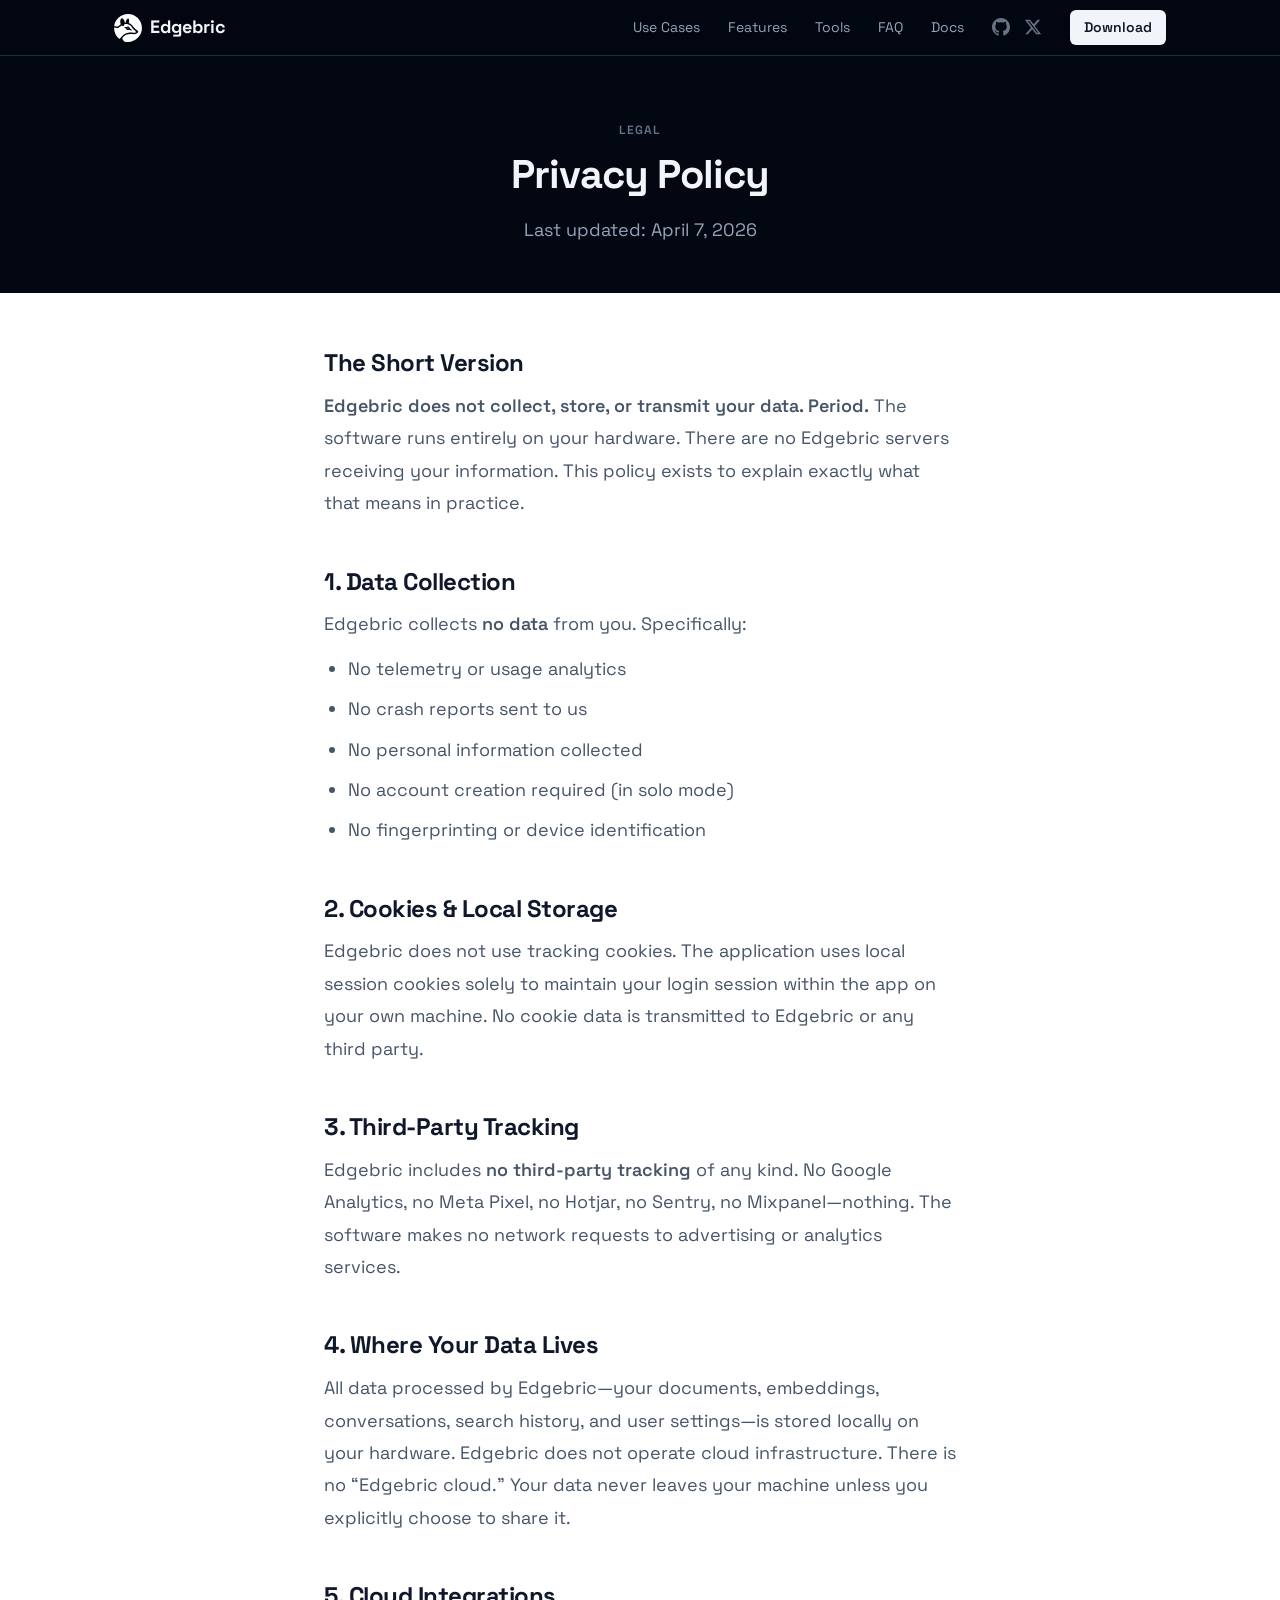
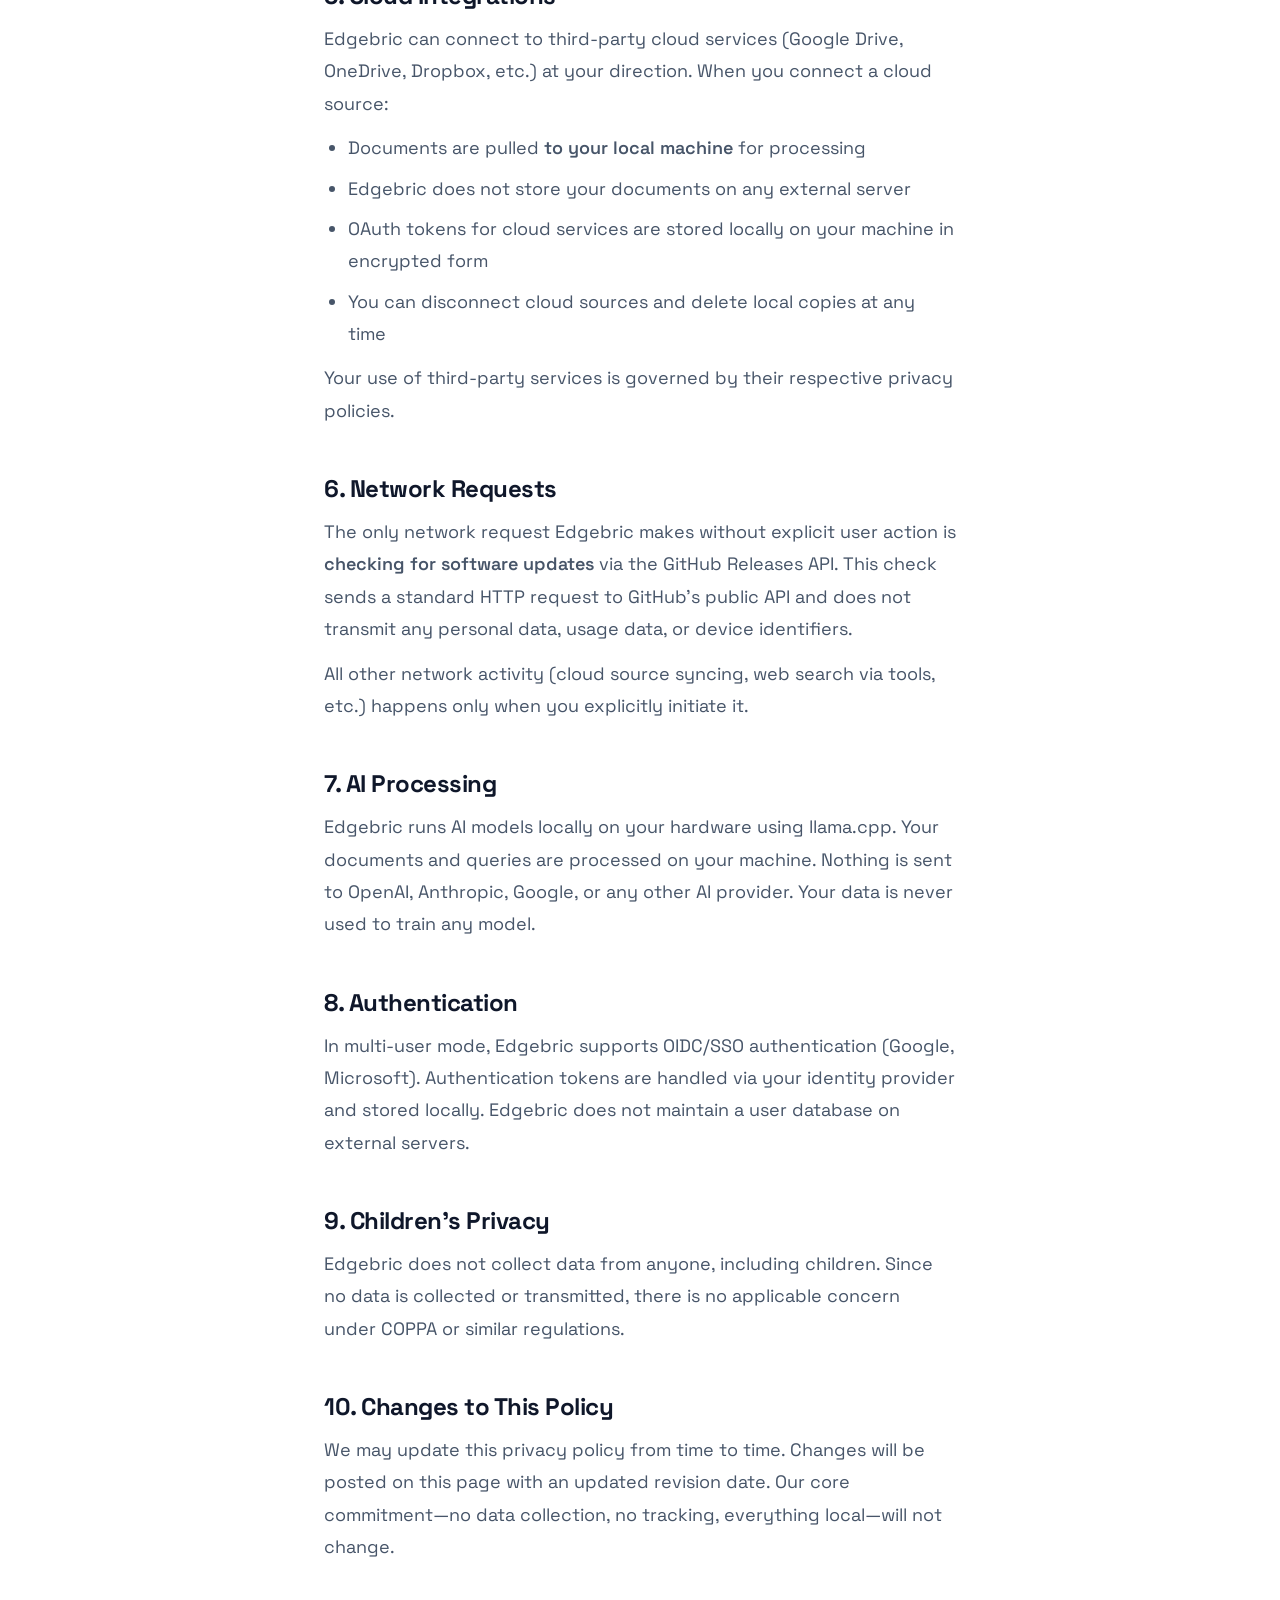
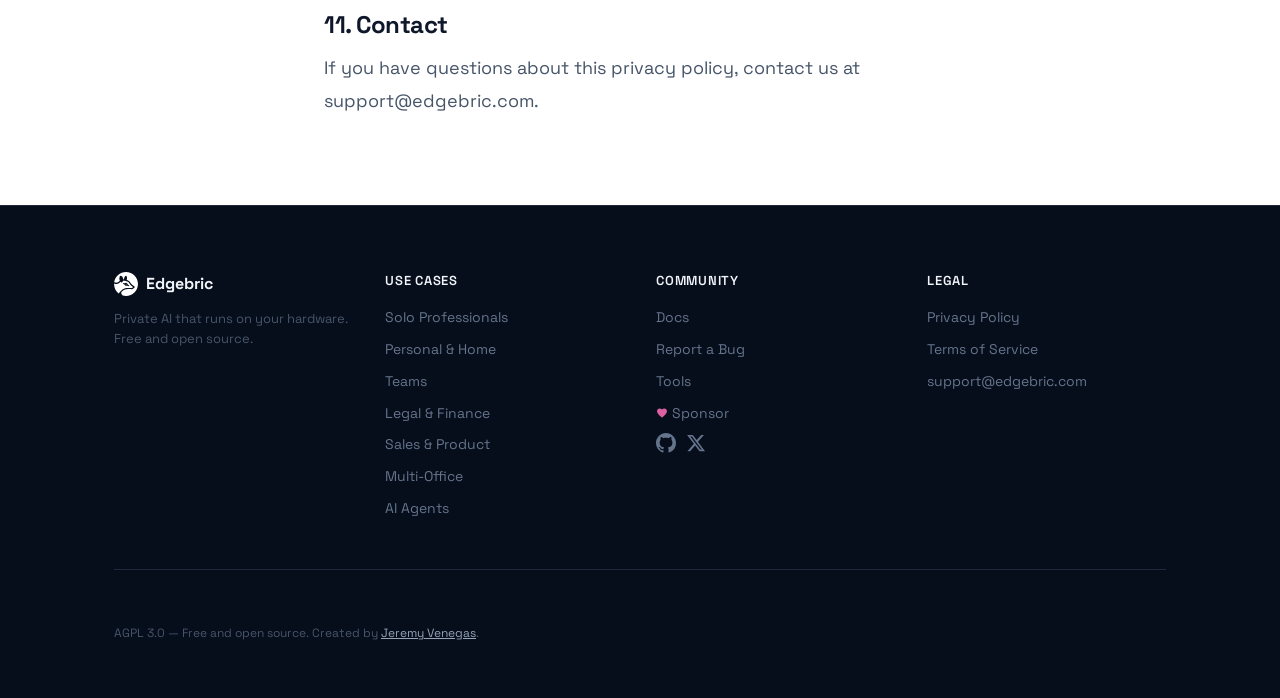
==== privacy.html @ 9f1d9c91 "add terms of service and privacy policy pages, fix footer links" ====
<!DOCTYPE html>
<html lang="en">
<head>
  <meta charset="UTF-8">
  <meta name="viewport" content="width=device-width, initial-scale=1.0">
  <title>Privacy Policy &mdash; Edgebric</title>
  <meta name="description" content="Edgebric Privacy Policy. No data collection, no telemetry, no tracking. Everything runs on your hardware.">
  <link rel="icon" type="image/svg+xml" href="assets/favicon.svg">
  <link rel="icon" type="image/png" sizes="32x32" href="assets/favicon-32.png">
  <link rel="apple-touch-icon" href="assets/apple-touch-icon.png">
  <meta property="og:type" content="website">
  <meta property="og:title" content="Privacy Policy — Edgebric">
  <meta property="og:description" content="Edgebric Privacy Policy. No data collection, no telemetry, no tracking.">
  <meta property="og:image" content="https://edgebric.com/assets/og-image.png">
  <meta property="og:url" content="https://edgebric.com/privacy.html">
  <meta name="twitter:card" content="summary_large_image">
  <meta name="twitter:title" content="Privacy Policy — Edgebric">
  <meta name="twitter:description" content="Edgebric Privacy Policy. No data collection, no telemetry, no tracking.">
  <meta name="twitter:image" content="https://edgebric.com/assets/og-image.png">
  <link rel="preconnect" href="https://fonts.googleapis.com">
  <link rel="preconnect" href="https://fonts.gstatic.com" crossorigin>
  <link href="https://fonts.googleapis.com/css2?family=Space+Grotesk:wght@400;500;600;700&display=swap" rel="stylesheet">
  <link rel="stylesheet" href="css/style.css">
</head>
<body>

<div id="site-header"></div>
<script src="js/components.js"></script>

<!-- ─── Hero (dark) ────────────────────────────────────── -->
<header class="dark" style="padding-top:120px;padding-bottom:48px">
  <div class="wrap tc">
    <p class="label">Legal</p>
    <h1 style="font-size:40px;font-weight:700;line-height:1.15;letter-spacing:-.025em;margin:0 0 18px">Privacy Policy</h1>
    <p class="sub muted center-sub" style="max-width:640px">Last updated: April 7, 2026</p>
  </div>
</header>

<!-- ─── Privacy Content (light) ───────────────────────── -->
<section class="light" style="padding-top:56px;padding-bottom:88px">
  <div class="narrow">

    <h2 style="font-size:24px;margin-bottom:12px">The Short Version</h2>
    <p class="big"><strong>Edgebric does not collect, store, or transmit your data. Period.</strong> The software runs entirely on your hardware. There are no Edgebric servers receiving your information. This policy exists to explain exactly what that means in practice.</p>

    <h2 style="font-size:24px;margin-top:48px;margin-bottom:12px">1. Data Collection</h2>
    <p class="big">Edgebric collects <strong>no data</strong> from you. Specifically:</p>
    <ul style="margin-top:12px;padding-left:24px;list-style:disc">
      <li class="big" style="margin-bottom:8px">No telemetry or usage analytics</li>
      <li class="big" style="margin-bottom:8px">No crash reports sent to us</li>
      <li class="big" style="margin-bottom:8px">No personal information collected</li>
      <li class="big" style="margin-bottom:8px">No account creation required (in solo mode)</li>
      <li class="big" style="margin-bottom:8px">No fingerprinting or device identification</li>
    </ul>

    <h2 style="font-size:24px;margin-top:48px;margin-bottom:12px">2. Cookies &amp; Local Storage</h2>
    <p class="big">Edgebric does not use tracking cookies. The application uses local session cookies solely to maintain your login session within the app on your own machine. No cookie data is transmitted to Edgebric or any third party.</p>

    <h2 style="font-size:24px;margin-top:48px;margin-bottom:12px">3. Third-Party Tracking</h2>
    <p class="big">Edgebric includes <strong>no third-party tracking</strong> of any kind. No Google Analytics, no Meta Pixel, no Hotjar, no Sentry, no Mixpanel&mdash;nothing. The software makes no network requests to advertising or analytics services.</p>

    <h2 style="font-size:24px;margin-top:48px;margin-bottom:12px">4. Where Your Data Lives</h2>
    <p class="big">All data processed by Edgebric&mdash;your documents, embeddings, conversations, search history, and user settings&mdash;is stored locally on your hardware. Edgebric does not operate cloud infrastructure. There is no &ldquo;Edgebric cloud.&rdquo; Your data never leaves your machine unless you explicitly choose to share it.</p>

    <h2 style="font-size:24px;margin-top:48px;margin-bottom:12px">5. Cloud Integrations</h2>
    <p class="big">Edgebric can connect to third-party cloud services (Google Drive, OneDrive, Dropbox, etc.) at your direction. When you connect a cloud source:</p>
    <ul style="margin-top:12px;padding-left:24px;list-style:disc">
      <li class="big" style="margin-bottom:8px">Documents are pulled <strong>to your local machine</strong> for processing</li>
      <li class="big" style="margin-bottom:8px">Edgebric does not store your documents on any external server</li>
      <li class="big" style="margin-bottom:8px">OAuth tokens for cloud services are stored locally on your machine in encrypted form</li>
      <li class="big" style="margin-bottom:8px">You can disconnect cloud sources and delete local copies at any time</li>
    </ul>
    <p class="big" style="margin-top:12px">Your use of third-party services is governed by their respective privacy policies.</p>

    <h2 style="font-size:24px;margin-top:48px;margin-bottom:12px">6. Network Requests</h2>
    <p class="big">The only network request Edgebric makes without explicit user action is <strong>checking for software updates</strong> via the GitHub Releases API. This check sends a standard HTTP request to GitHub&rsquo;s public API and does not transmit any personal data, usage data, or device identifiers.</p>
    <p class="big" style="margin-top:12px">All other network activity (cloud source syncing, web search via tools, etc.) happens only when you explicitly initiate it.</p>

    <h2 style="font-size:24px;margin-top:48px;margin-bottom:12px">7. AI Processing</h2>
    <p class="big">Edgebric runs AI models locally on your hardware using llama.cpp. Your documents and queries are processed on your machine. Nothing is sent to OpenAI, Anthropic, Google, or any other AI provider. Your data is never used to train any model.</p>

    <h2 style="font-size:24px;margin-top:48px;margin-bottom:12px">8. Authentication</h2>
    <p class="big">In multi-user mode, Edgebric supports OIDC/SSO authentication (Google, Microsoft). Authentication tokens are handled via your identity provider and stored locally. Edgebric does not maintain a user database on external servers.</p>

    <h2 style="font-size:24px;margin-top:48px;margin-bottom:12px">9. Children&rsquo;s Privacy</h2>
    <p class="big">Edgebric does not collect data from anyone, including children. Since no data is collected or transmitted, there is no applicable concern under COPPA or similar regulations.</p>

    <h2 style="font-size:24px;margin-top:48px;margin-bottom:12px">10. Changes to This Policy</h2>
    <p class="big">We may update this privacy policy from time to time. Changes will be posted on this page with an updated revision date. Our core commitment&mdash;no data collection, no tracking, everything local&mdash;will not change.</p>

    <h2 style="font-size:24px;margin-top:48px;margin-bottom:12px">11. Contact</h2>
    <p class="big">If you have questions about this privacy policy, contact us at <a href="mailto:support@edgebric.com">support@edgebric.com</a>.</p>

  </div>
</section>

<div id="site-footer"></div>

<script src="js/main.js"></script>
</body>
</html>
---- css/style.css ----
/*
  Edgebric marketing site
  Font: Space Grotesk
  Dark bg: #030712  |  Dark card: #0f172a  |  Dark border: #1e293b
  Light bg: #fff    |  Light-alt bg: #f8fafc
  NO blue accent — white/slate palette only
*/

/* === RESET === */
*,*::before,*::after{box-sizing:border-box;margin:0;padding:0}
html{scroll-behavior:smooth;overflow-x:hidden;scroll-padding-top:64px}
body{
  font-family:"Space Grotesk",-apple-system,BlinkMacSystemFont,"Segoe UI",Roboto,sans-serif;
  font-size:16px;line-height:1.7;-webkit-font-smoothing:antialiased;
  color:#f1f5f9;background:#030712;overflow-x:hidden;
}
a{color:#94a3b8;text-decoration:none}
a:hover{color:#f1f5f9;text-decoration:underline}
.light a,.light-alt a{color:#475569}
.light a:hover,.light-alt a:hover{color:#0f172a}
img{display:block;max-width:100%;height:auto}
ul{list-style:none}
strong{font-weight:600}

/* === LAYOUT === */
.wrap{max-width:1100px;margin:0 auto;padding:0 24px}
.narrow{max-width:680px;margin:0 auto;padding:0 24px}
.tc{text-align:center}
.mt1{margin-top:16px}
.mt2{margin-top:40px}
.center-sub{margin-left:auto;margin-right:auto}

/* === SECTIONS === */
.dark{background:#030712;color:#f1f5f9;padding:88px 0}
.dark-alt{background:#060d1b;color:#f1f5f9;padding:88px 0;border-top:1px solid #1e293b}
.light{background:#fff;color:#0f172a;padding:88px 0}
.light-alt{background:#f8fafc;color:#0f172a;padding:88px 0}

/* === TYPOGRAPHY === */
.label{font-size:12px;font-weight:600;letter-spacing:.1em;text-transform:uppercase;color:#64748b;margin-bottom:12px}
h2{font-size:34px;font-weight:700;line-height:1.2;letter-spacing:-.02em;margin-bottom:16px}
.sub{font-size:18px;line-height:1.6;max-width:640px}
.dark .sub,.dark-alt .sub{color:#94a3b8}
.light .sub,.light-alt .sub{color:#475569}
.big{font-size:18px;line-height:1.8;color:#475569}
.light-alt .big strong{color:#0f172a}
.muted{color:#94a3b8}
.muted strong{color:#f1f5f9}
.note{font-size:14px;color:#64748b}
.note-sm{margin-top:8px;font-size:13px;color:#64748b}
.note-sm a{color:#94a3b8}

/* === NAV === */
#nav{
  position:fixed;top:0;left:0;right:0;z-index:100;
  background:rgba(3,7,18,.9);backdrop-filter:blur(16px);-webkit-backdrop-filter:blur(16px);
  border-bottom:1px solid #1e293b;height:56px;
}
.nav-inner{display:flex;align-items:center;justify-content:space-between;height:100%}
.brand{display:inline-flex;align-items:center;gap:8px;text-decoration:none!important}
.brand img{width:28px;height:28px;border-radius:5px}
.brand span{font-weight:700;font-size:18px;color:#f1f5f9}
.nav-links{display:flex;align-items:center;gap:28px}
.nav-links a{font-size:14px;color:#94a3b8;text-decoration:none;white-space:nowrap}
.nav-links a:hover{color:#f1f5f9}
.btn-sm{font-weight:600!important;color:#0f172a!important;background:#f1f5f9;padding:6px 14px;border-radius:6px}
.btn-sm:hover{background:#fff;color:#0f172a!important;text-decoration:none!important}
/* mobile hamburger */
.nav-toggle{display:none;background:none;border:none;color:#f1f5f9;cursor:pointer;padding:4px}
.nav-mobile{
  display:none;position:fixed;top:56px;left:0;right:0;
  background:rgba(3,7,18,.97);backdrop-filter:blur(16px);-webkit-backdrop-filter:blur(16px);
  border-bottom:1px solid #1e293b;padding:16px 24px;z-index:99;
}
.nav-mobile.open{display:block}
.nav-mobile a{display:block;padding:10px 0;font-size:16px;color:#94a3b8;text-decoration:none;border-bottom:1px solid #1e293b}
.nav-mobile a:last-child{border-bottom:none}
.nav-mobile a:hover{color:#f1f5f9}
.nav-mobile .btn-sm{display:inline-block;margin-top:12px;text-align:center;width:100%}

/* nav social icons */
.nav-links li{display:inline-flex;align-items:center}
.nav-icons{display:inline-flex;align-items:center;gap:14px}
.nav-icons a{display:flex;align-items:center;justify-content:center;opacity:.7;transition:opacity .15s}
.nav-icons a:hover{opacity:1}
.nav-icons svg{display:block;width:18px;height:18px}
.nav-dd{position:relative}
.nav-dd>a{cursor:pointer}
.nav-dd-menu{
  display:none;position:absolute;top:100%;left:50%;transform:translateX(-50%);
  margin-top:12px;min-width:200px;z-index:101;
  background:#0f172a;border:1px solid #1e293b;border-radius:10px;
  padding:8px 0;box-shadow:0 8px 24px rgba(0,0,0,.3);
}
.nav-dd-menu::before{
  content:'';position:absolute;top:-12px;left:0;right:0;height:12px;
}
.nav-dd:hover .nav-dd-menu{display:block}
.nav-dd-menu a{
  display:block;padding:8px 20px;font-size:13px;color:#94a3b8;
  white-space:nowrap;text-decoration:none;
}
.nav-dd-menu a:hover{color:#f1f5f9;background:rgba(241,245,249,.05);text-decoration:none}

/* === BUTTONS === */
.btn{
  display:inline-block;font-size:17px;font-weight:600;color:#0f172a;
  background:#f1f5f9;padding:12px 36px;border-radius:8px;
  transition:background .15s;
}
.btn:hover{background:#fff;color:#0f172a;text-decoration:none}
.btn.btn-outline{background:transparent;color:#f1f5f9;border:1.5px solid rgba(241,245,249,.4)}
.btn.btn-outline:hover{background:rgba(241,245,249,.1);color:#fff}
.hero-ctas{display:flex;gap:12px;flex-wrap:wrap;margin-top:8px}

/* === HERO === */
.hero{padding:0!important;overflow:hidden}
.hero-grid{display:grid;grid-template-columns:1fr;min-height:100vh;align-items:center;max-width:720px}
.hero-content{text-align:left;padding:120px 0 80px}
.hero-logo{display:inline-flex;align-items:center;gap:10px;margin-bottom:28px}
.hero-logo img{width:44px;height:44px;border-radius:10px}
.hero-logo span{font-size:36px;font-weight:700;letter-spacing:-.03em;color:#f1f5f9}
.hero h1{font-size:40px;font-weight:700;line-height:1.15;letter-spacing:-.025em;margin:0 0 18px}
.hero-sub{font-size:18px;color:#94a3b8;margin:0 0 24px;line-height:1.6}
.hero-highlights{display:flex;gap:10px;flex-wrap:wrap;margin-bottom:28px}
.hero-pill{
  font-size:13px;font-weight:500;color:#94a3b8;
  border:1px solid #1e293b;border-radius:100px;padding:6px 16px;
  background:rgba(15,23,42,.5);
}
.hero-integrations{display:flex;align-items:center;gap:24px;margin-bottom:28px;flex-wrap:wrap}
.hero-int-group{display:inline-flex;align-items:center;gap:8px}
.hero-int-label{font-size:11px;font-weight:600;color:#64748b;text-transform:uppercase;letter-spacing:.06em;white-space:nowrap}
.hero-int-logos{display:inline-flex;align-items:center;gap:8px}
/* === GRID === */
.grid{display:grid;gap:24px}
.g2{grid-template-columns:repeat(2,1fr)}
.g3{grid-template-columns:repeat(3,1fr)}

/* === CARDS (light bg) === */
.card{background:#fff;border:1px solid #e2e8f0;border-radius:10px;padding:28px;box-shadow:0 1px 3px rgba(0,0,0,.04)}
.card h3{font-size:17px;font-weight:600;margin-bottom:8px;color:#0f172a}
.card p{font-size:15px;color:#475569;line-height:1.6}
.card-q{font-size:16px;font-weight:600;color:#0f172a;margin-bottom:8px;line-height:1.4}
.rec{font-size:14px;color:#94a3b8;margin-bottom:12px}

/* === STEPS === */
.steps{display:grid;grid-template-columns:repeat(3,1fr);gap:32px}
.step{text-align:center}
.step-visual{
  display:flex;align-items:center;justify-content:center;
  height:80px;margin-bottom:20px;
}
.step-icons{display:flex;align-items:center;gap:8px}
.step-icon-img{border-radius:10px}
.step-icon-stack{display:flex;gap:6px;align-items:center}
.step-icon-row{display:flex;gap:8px;align-items:center;justify-content:center;flex-wrap:wrap}
.step-more{font-size:13px;color:#94a3b8;margin-top:6px;margin-left:6px}
.step h3{font-size:18px;font-weight:600;margin-bottom:8px;color:#0f172a}
.step p{font-size:15px;color:#475569}

/* === INTEGRATIONS === */
.int-group{margin-top:40px}
.int-group+.int-group{margin-top:48px}
.int-group h3{font-size:16px;font-weight:600;color:#f1f5f9;margin-bottom:20px}
.logos{display:flex;flex-wrap:wrap;align-items:center;gap:28px}
.logo-chip{display:inline-flex;align-items:center;gap:8px}
.logo-chip svg{flex-shrink:0}
.logo-chip span{font-size:15px;color:#94a3b8}
.int-note{margin-top:16px;font-size:15px;color:#64748b;max-width:580px}

/* === FEATURES (compact list) === */
.feat-list{display:grid;grid-template-columns:1fr 1fr;gap:16px 40px}
.feat-item{display:flex;align-items:flex-start;gap:12px;font-size:15px;color:#334155;line-height:1.5}
.feat-item svg{flex-shrink:0;margin-top:2px}
.feat-item strong{color:#0f172a}
.feat-item a{color:#94a3b8;text-decoration:none;font-weight:500}
.feat-item a:hover{text-decoration:underline}

/* === FEATURES (benefit cards) === */
.benefits-grid{display:grid;grid-template-columns:repeat(3,1fr);gap:28px}
.benefit{
  background:#f8fafc;border:1px solid #e2e8f0;border-radius:12px;padding:28px;
  transition:box-shadow .15s;
}
.benefit:hover{box-shadow:0 4px 12px rgba(0,0,0,.06)}
.benefit-ico{
  width:44px;height:44px;border-radius:10px;
  background:#0f172a;display:flex;align-items:center;justify-content:center;
  color:#f1f5f9;margin-bottom:16px;
}
.benefit h4{font-size:17px;font-weight:600;color:#0f172a;margin-bottom:6px;line-height:1.3}
.benefit p{font-size:14px;color:#475569;line-height:1.6}

/* === USE-CASE SHOWCASE === */
.uc-showcase{display:grid;grid-template-columns:200px 1fr;gap:0;margin-top:32px;min-height:420px}
.uc-nav{display:flex;flex-direction:column;gap:4px;border-right:1px solid #e2e8f0;padding-right:24px}
.uc-nav-btn{
  font-family:inherit;display:flex;align-items:center;gap:10px;
  padding:12px 16px;border:none;border-radius:8px;
  background:transparent;color:#475569;font-size:14px;font-weight:500;
  cursor:pointer;text-align:left;transition:all .15s;
}
.uc-nav-btn:hover{background:#f1f5f9;color:#0f172a}
.uc-nav-btn.active{background:#0f172a;color:#f1f5f9}
.uc-nav-btn.active svg{color:#f1f5f9}
.uc-nav-btn svg{flex-shrink:0;color:#94a3b8}
.uc-content{padding-left:32px}
.uc-story{display:none}
.uc-story.active{display:block}
.uc-story h3{font-size:22px;font-weight:700;color:#0f172a;margin-bottom:8px}
.uc-story .uc-persona{font-size:14px;color:#94a3b8;margin-bottom:20px;font-weight:500}
.uc-story-body{display:flex;flex-direction:column;gap:20px}
.uc-step-item{display:flex;gap:14px;align-items:flex-start}
.uc-step-ico{
  flex-shrink:0;width:28px;height:28px;border-radius:50%;
  background:#0f172a;color:#f1f5f9;
  display:flex;align-items:center;justify-content:center;margin-top:2px;
}
.uc-step-item h4{font-size:15px;font-weight:600;color:#0f172a;margin-bottom:2px}
.uc-step-item p{font-size:14px;color:#475569;line-height:1.5}
.uc-highlight{
  margin-top:8px;padding:16px 20px;background:#f0fdf4;border:1px solid #bbf7d0;
  border-radius:8px;font-size:14px;color:#15803d;line-height:1.5;
  display:flex;align-items:flex-start;gap:12px;
}
.uc-highlight svg{flex-shrink:0;margin-top:1px}
.uc-highlight p{margin:0}
.uc-more{margin-top:20px;font-size:14px;font-weight:600}
.uc-more a{color:#0f172a;text-decoration:underline;text-underline-offset:3px}
.uc-more a:hover{color:#475569}

/* === MESH === */
.mesh{display:grid;grid-template-columns:1fr 1fr;gap:48px;align-items:center}
.mesh-text p{font-size:16px;color:#94a3b8;line-height:1.7;margin-bottom:16px}
.mesh-text p:last-child{margin-bottom:0}
.mesh-text strong{color:#f1f5f9}

/* === AGENT SECTION === */
.agent-grid{display:grid;grid-template-columns:repeat(3,1fr);gap:28px;margin-top:32px}
.agent-card{
  background:#f8fafc;border:1px solid #e2e8f0;border-radius:12px;padding:28px;
}
.agent-card-ico{
  width:40px;height:40px;border-radius:10px;
  background:#0f172a;display:inline-flex;align-items:center;justify-content:center;
  color:#f1f5f9;margin-bottom:14px;
}
.agent-card-ico svg{display:block}
.agent-card h4{font-size:16px;font-weight:600;color:#0f172a;margin-bottom:6px}
.agent-card p{font-size:14px;color:#475569;line-height:1.6}
.agent-compat{display:flex;align-items:center;justify-content:center;gap:24px;margin-top:32px;flex-wrap:wrap}
.agent-compat-item{display:inline-flex;align-items:center;gap:8px;font-size:14px;color:#475569}
.agent-compat-item strong{color:#0f172a;font-weight:600}

/* === ARCHITECTURE TABS (dark variant) === */
.arch-tabs{display:flex;gap:8px;flex-wrap:wrap;margin-bottom:32px}
.arch-tab{
  font-family:inherit;font-size:15px;font-weight:600;
  padding:10px 22px;border-radius:12px;cursor:pointer;
  border:1.5px solid #1e293b;background:transparent;color:#94a3b8;
  transition:all .15s;text-align:center;line-height:1.3;
}
.arch-tab:hover{border-color:#475569;color:#f1f5f9}
.arch-tab.active{background:#f1f5f9;color:#0f172a;border-color:#f1f5f9}
.arch-tab small{display:block;font-size:11px;font-weight:400;opacity:.6;margin-top:3px}
.arch-panel{display:none}
.arch-panel.active{display:grid;grid-template-columns:1fr 1fr;gap:48px;align-items:center}

/* arch diagrams */
.arch-diagram{display:flex;flex-direction:column;align-items:center;justify-content:center;height:100%}
.arch-brand{display:inline-flex;align-items:center;gap:6px;margin-bottom:16px}
.arch-brand img{width:24px;height:24px;border-radius:5px}
.arch-brand span{font-weight:700;font-size:16px;color:#f1f5f9}
.arch-layout{display:flex;flex-direction:column;align-items:center;gap:16px}
.arch-device{
  background:#0f172a;border:1.5px solid #334155;border-radius:12px;
  padding:20px 28px;text-align:center;font-weight:600;font-size:15px;color:#f1f5f9;
  position:relative;
}
.arch-device small{display:block;font-weight:400;font-size:12px;color:#64748b;margin-top:4px}
.arch-pills{display:flex;gap:6px;justify-content:center;margin-top:10px}
.arch-pill{
  font-size:10px;font-weight:600;color:#94a3b8;
  background:rgba(51,65,85,.5);border:1px solid #334155;
  border-radius:100px;padding:4px 10px;
  display:inline-flex;align-items:center;gap:4px;
  white-space:nowrap;line-height:1;
}
.arch-pill svg{flex-shrink:0;display:inline-block!important;vertical-align:-1px;margin:0!important}
.arch-device.primary{border-color:#475569;box-shadow:0 0 20px rgba(100,116,139,.15)}
/* solo glow animation */
.arch-device.glow{animation:arch-glow 3s ease-in-out infinite}
@keyframes arch-glow{0%,100%{box-shadow:0 0 20px rgba(100,116,139,.15)}50%{box-shadow:0 0 30px rgba(100,116,139,.3)}}
/* connection line animation */
.arch-conn{width:1.5px;height:24px;background:#334155;position:relative;overflow:hidden}
.arch-conn::after{
  content:'';position:absolute;top:-100%;left:0;width:100%;height:50%;
  background:linear-gradient(to bottom,transparent,#64748b,transparent);
  animation:arch-flow 2s ease-in-out infinite;
}
@keyframes arch-flow{0%{top:-100%}100%{top:200%}}
.arch-browsers{display:flex;gap:12px;align-items:flex-start;justify-content:center;flex-wrap:wrap}
.arch-browser{
  background:#0f172a;border:1px solid #1e293b;border-radius:8px;
  padding:10px 14px 8px;font-size:11px;color:#94a3b8;text-align:center;
  min-width:80px;
}
.arch-browser>svg{display:block;margin:0 auto 4px}
.arch-browser .arch-pills{margin-top:6px}
.arch-browser .arch-pill{font-size:9px;padding:3px 8px}
.arch-browser .arch-pill svg{width:9px!important;height:9px!important;display:inline!important;margin:0!important;vertical-align:-2px}
.arch-browser-label{font-weight:600;color:#f1f5f9;font-size:12px;margin-bottom:2px}
.arch-browser-sub{font-size:10px;color:#475569}
.arch-cap{font-size:13px;color:#64748b;margin-top:12px;text-align:center}


/* mesh right column */
.mesh-right{display:flex;flex-direction:column;align-items:center;justify-content:center;height:100%}
.mesh-brand{display:inline-flex;align-items:center;gap:6px;margin-bottom:16px}
.mesh-brand img{width:24px;height:24px;border-radius:5px}
.mesh-brand span{font-weight:700;font-size:16px;color:#f1f5f9}

/* mesh viz */
.mesh-viz{position:relative;width:100%;aspect-ratio:1;max-width:400px;margin:0 auto}
.mesh-node{
  position:absolute;background:#0f172a;border:1.5px solid #334155;
  border-radius:12px;padding:14px 16px 10px;text-align:center;
  font-weight:600;font-size:13px;color:#f1f5f9;z-index:2;
  min-width:130px;
}
.mesh-node .arch-pills{margin-top:6px}
.mesh-node .arch-pill{font-size:9px;padding:2px 7px}
.mesh-node small{display:block;font-weight:400;font-size:12px;color:#64748b;margin-top:4px}
.mesh-node.primary{border-color:#475569;box-shadow:0 0 20px rgba(100,116,139,.15)}
.mesh-node--hq{top:0;left:50%;transform:translateX(-50%)}
.mesh-node--b{bottom:10%;left:0}
.mesh-node--c{bottom:10%;right:0}
.mesh-lines{position:absolute;inset:0;z-index:1}
.mesh-lines line{stroke:#334155;stroke-width:1.5;stroke-dasharray:6 4}
.mesh-lines line.pulse{animation:mesh-pulse 3s ease-in-out infinite}
@keyframes mesh-pulse{0%,100%{stroke:#334155;stroke-dashoffset:0}50%{stroke:#64748b;stroke-dashoffset:20}}
.mesh-query{
  position:absolute;top:50%;left:50%;transform:translate(-50%,-50%);
  background:rgba(15,23,42,.9);border:1px solid #334155;border-radius:8px;
  padding:10px 16px;font-size:13px;color:#94a3b8;text-align:center;
  z-index:3;white-space:nowrap;
}
.mesh-query strong{color:#f1f5f9;display:block;font-size:12px;margin-bottom:2px}
.mesh-cap{font-size:13px;color:#64748b;margin-top:12px;text-align:center}

/* === HARDWARE === */
.hw-grid{display:grid;grid-template-columns:1fr 1fr;gap:32px;max-width:800px;margin-left:auto;margin-right:auto}
.hw-card{
  background:#f8fafc;border:1px solid #e2e8f0;border-radius:12px;
  padding:32px;text-align:center;
}
.hw-icon{
  width:64px;height:64px;margin:0 auto 20px;
  background:#0f172a;border-radius:14px;
  display:flex;align-items:center;justify-content:center;color:#f1f5f9;
}
.hw-card h3{font-size:20px;font-weight:700;color:#0f172a;margin-bottom:4px}
.hw-card .hw-price{font-size:15px;color:#94a3b8;margin-bottom:16px;font-weight:500}
.hw-card p{font-size:15px;color:#475569;line-height:1.6;text-align:left}
.hw-note{
  margin-top:24px;padding:16px 20px;background:#f1f5f9;border-radius:8px;
  font-size:14px;color:#475569;max-width:700px;margin-left:auto;margin-right:auto;
}
.hw-note strong{color:#0f172a}

/* === DOWNLOAD / DONATE === */
.dl-row{display:flex;gap:10px;justify-content:center;max-width:400px;margin-left:auto;margin-right:auto}
.dl-input-wrap{position:relative;width:120px}
.dl-input-wrap::before{
  content:'$';position:absolute;left:14px;top:50%;transform:translateY(-50%);
  font-size:18px;font-weight:600;color:#64748b;pointer-events:none;
}
.dl-input{
  font-family:inherit;width:100%;padding:12px 16px 12px 30px;
  border:1.5px solid #1e293b;border-radius:8px;font-size:18px;font-weight:600;
  background:#030712;color:#f1f5f9;
}
.dl-input:focus{outline:none;border-color:#64748b}
.dl-input::placeholder{color:#334155}
.dl-btn{
  display:inline-block;font-family:inherit;padding:12px 28px;border:none;border-radius:8px;
  background:#f1f5f9;color:#0f172a;font-size:16px;font-weight:600;cursor:pointer;
  white-space:nowrap;transition:background .15s;text-decoration:none;
}
.dl-btn:hover{background:#fff;text-decoration:none;color:#0f172a}
.dl-note{font-size:13px;color:#475569;margin-top:16px;line-height:1.5}
.dl-links{display:flex;gap:20px;justify-content:center;margin-top:20px;font-size:13px}
.dl-links a{color:#475569}
.dl-links a:hover{color:#94a3b8}

/* === FAQ === */
.faq{max-width:700px;margin-left:auto;margin-right:auto;text-align:left}
.faq-i{border-bottom:1px solid #e2e8f0}
.faq-q{
  font-family:inherit;width:100%;display:flex;justify-content:space-between;align-items:center;
  padding:20px 0;background:none;border:none;font-size:16px;font-weight:600;
  color:#0f172a;cursor:pointer;text-align:left;
}
.faq-q::after{content:'+';font-size:20px;color:#94a3b8}
.faq-i.open .faq-q::after{content:'\2212'}
.faq-a{display:none;padding-bottom:20px;font-size:15px;color:#475569;line-height:1.7}
.faq-i.open .faq-a{display:block}

/* === INSTALL === */
.install-alt{margin-top:32px;max-width:520px;margin-left:auto;margin-right:auto;text-align:left}
.install-alt summary{
  font-size:14px;font-weight:600;color:#94a3b8;cursor:pointer;
  list-style:none;text-align:center;
}
.install-alt summary::-webkit-details-marker{display:none}
.install-alt summary::before{content:'+ ';font-weight:400}
.install-alt[open] summary::before{content:'\2212 '}
.install-code{
  margin-top:16px;background:#030712;border:1px solid #1e293b;border-radius:8px;
  padding:16px 20px;font-family:'SF Mono',SFMono-Regular,Consolas,monospace;
  font-size:13px;color:#94a3b8;line-height:1.7;overflow-x:auto;white-space:pre;
}
.install-code .comment{color:#475569}
.install-label{font-size:12px;font-weight:600;color:#64748b;margin:16px 0 8px;text-transform:uppercase;letter-spacing:.06em}
.install-label:first-child{margin-top:0}

/* === SPLIT SECTION (tools + agents) === */
.split-section{display:grid;grid-template-columns:1fr 1fr;gap:60px}
.split-block h3{font-size:22px;font-weight:700;color:#0f172a;margin-bottom:12px;line-height:1.3}
.split-block p{font-size:15px;color:#475569;line-height:1.6;margin-bottom:16px}
.split-link{font-size:14px;font-weight:600;color:#94a3b8;text-decoration:none}
.split-link:hover{text-decoration:underline}

/* === TOOLS PAGE === */
.tools-grid{display:grid;grid-template-columns:repeat(3,1fr);gap:20px}
.tools-grid-2{grid-template-columns:repeat(2,1fr)}
.tool-card{background:#fff;border:1px solid #e2e8f0;border-radius:10px;padding:24px;transition:box-shadow .15s}
.tool-card:hover{box-shadow:0 4px 16px rgba(0,0,0,.06)}
.tool-card-dark{background:#0f172a;border-color:#1e293b}
.tool-card-dark:hover{box-shadow:0 4px 16px rgba(0,0,0,.3)}
.tool-card-dark h4{color:#f1f5f9}
.tool-card-dark .tool-desc{color:#94a3b8}
.tool-card-head{display:flex;align-items:center;gap:10px;margin-bottom:10px;flex-wrap:wrap}
.tool-ico{display:flex;align-items:center;justify-content:center;width:36px;height:36px;border-radius:8px;background:#f1f5f9;color:#334155;flex-shrink:0}
.tool-card-dark .tool-ico{background:#1e293b;color:#94a3b8}
.tool-card-head h4{font-size:15px;font-weight:600;color:#0f172a;margin:0;font-family:'SF Mono',SFMono-Regular,Consolas,monospace}
.tool-badge{font-size:11px;font-weight:600;color:#dc2626;background:#fef2f2;border:1px solid #fecaca;border-radius:100px;padding:2px 8px}
.tool-desc{font-size:14px;color:#475569;line-height:1.6;margin-bottom:12px}
.tool-example{font-size:13px;color:#64748b;font-style:italic;padding:10px 14px;background:#f8fafc;border-radius:6px;border:1px solid #e2e8f0}
.tool-card-dark .tool-example{background:#1e293b;border-color:#334155;color:#94a3b8}
.tool-chain{display:flex;align-items:center;flex-wrap:wrap;gap:6px;margin-top:12px}
.tool-chain-step{font-size:12px;font-weight:600;font-family:'SF Mono',SFMono-Regular,Consolas,monospace;color:#94a3b8;background:#1e293b;border:1px solid #334155;border-radius:6px;padding:4px 10px}
.tool-chain-arrow{color:#475569;font-size:14px}
.tool-privacy-note{display:flex;align-items:flex-start;gap:10px;padding:16px 20px;background:#f8fafc;border:1px solid #e2e8f0;border-radius:8px}
.tool-privacy-note svg{flex-shrink:0;margin-top:1px;color:#64748b}
.tool-privacy-note p{font-size:13px;color:#64748b;line-height:1.5;margin:0}

/* === SPONSOR MODAL === */
.modal-overlay{display:none;position:fixed;inset:0;z-index:200;background:rgba(0,0,0,.6);backdrop-filter:blur(4px);-webkit-backdrop-filter:blur(4px);align-items:center;justify-content:center}
.modal-overlay.open{display:flex}
.modal{background:#fff;border-radius:14px;padding:40px;max-width:420px;width:calc(100% - 32px);text-align:center;position:relative;box-shadow:0 20px 60px rgba(0,0,0,.3);animation:modal-in .2s ease-out}
@keyframes modal-in{from{opacity:0;transform:scale(.95) translateY(10px)}to{opacity:1;transform:none}}
.modal-close{position:absolute;top:12px;right:16px;background:none;border:none;font-size:24px;color:#94a3b8;cursor:pointer;line-height:1}
.modal-close:hover{color:#0f172a}
.modal h3{font-size:20px;font-weight:700;color:#0f172a;margin-bottom:10px}
.modal p{font-size:15px;color:#475569;line-height:1.6;margin-bottom:24px}
.modal-actions{display:flex;flex-direction:column;gap:10px}
.modal-btn-primary{display:block;padding:12px 24px;background:#0f172a;color:#f1f5f9;font-size:15px;font-weight:600;border-radius:8px;text-decoration:none;transition:background .15s}
.modal-btn-primary:hover{background:#1e293b}
.modal-skip-label{font-size:13px;color:#94a3b8;margin-top:4px}
.modal-dl-row{display:flex;align-items:center;justify-content:center;gap:6px}
.modal-dl-sep{color:#cbd5e1;font-size:13px}
.modal-btn-skip{padding:6px 14px;font-size:14px;color:#64748b;text-decoration:none;transition:color .15s}
.modal-btn-skip:hover{color:#0f172a}

/* === FOOTER === */
footer{padding:0!important}
.foot-inner{
  display:grid;grid-template-columns:1fr 1fr 1fr 1fr;gap:32px;
  padding:64px 0 40px;text-align:left;
}
.foot-col h4{font-size:13px;font-weight:600;color:#f1f5f9;margin-bottom:14px;text-transform:uppercase;letter-spacing:.06em}
.foot-col>a{display:block;font-size:14px;color:#64748b;margin-bottom:8px;text-decoration:none}
.foot-col>a:hover{color:#94a3b8}
.foot-col p{font-size:13px;color:#475569;line-height:1.5}
.foot-brand{display:flex;align-items:center;gap:8px;margin-bottom:12px}
.foot-brand img{width:24px;height:24px;border-radius:5px}
.foot-brand span{font-weight:700;font-size:16px;color:#f1f5f9}
.foot-bottom{
  border-top:1px solid #1e293b;padding:24px 0;
  display:flex;justify-content:space-between;align-items:center;
}
.foot-bottom p{font-size:12px;color:#475569}
.foot-social{display:flex;align-items:center;gap:10px;margin-top:8px}
.foot-social a{display:flex;align-items:center;color:#64748b;transition:color .15s}
.foot-social a:hover{color:#f1f5f9}
.foot-numbat{opacity:.06;width:80px;height:auto}

/* === RESPONSIVE === */
@media(max-width:768px){
  /* layout */
  .wrap{padding:0 16px}
  .dark,.dark-alt,.light,.light-alt{padding:48px 0}
  h2{font-size:24px}
  .sub{font-size:16px}
  .big{font-size:16px}
  .g2,.g3{grid-template-columns:1fr}
  .nav-links{display:none}
  .nav-toggle{display:block}
  .mt2{margin-top:28px}

  /* hero */
  .hero-grid{min-height:auto;max-width:none}
  .hero-content{text-align:center;padding:88px 0 24px;padding-right:0}
  .hero h1{font-size:26px}
  .hero-sub{font-size:15px;margin-bottom:16px}
  .hero-logo img{width:36px;height:36px}
  .hero-logo span{font-size:28px}
  .hero-logo{margin-bottom:20px}
  .hero-integrations{flex-direction:row;gap:12px;justify-content:center;flex-wrap:nowrap}
  .hero-int-label{font-size:9px}
  .hero-int-logos{gap:5px}
  .hero-int-logos img,.hero-int-logos svg{width:14px;height:14px}
  .hero-ctas{justify-content:center}
  .btn{font-size:15px;padding:10px 28px}

  /* steps */
  .steps{grid-template-columns:1fr;gap:24px}
  .step-icons{flex-wrap:wrap;justify-content:center}
  .step h3{font-size:16px}
  .step p{font-size:14px}

  /* use case showcase */
  .uc-showcase{grid-template-columns:1fr;gap:12px;min-height:auto}
  .uc-nav{
    flex-direction:row;overflow-x:auto;-webkit-overflow-scrolling:touch;
    border-right:none;border-bottom:1px solid #e2e8f0;
    padding-right:0;padding-bottom:10px;gap:4px;
  }
  .uc-nav-btn{font-size:12px;padding:6px 10px;white-space:nowrap}
  .uc-nav-btn svg{display:none}
  .uc-content{padding-left:0;padding-top:14px}
  .uc-story h3{font-size:18px}
  .uc-story .uc-persona{font-size:12px;margin-bottom:14px}
  .uc-step-item h4{font-size:14px}
  .uc-step-item p{font-size:13px}
  .uc-highlight{font-size:13px;padding:12px 14px}
  .uc-more{font-size:13px}

  /* split section */
  .split-section{grid-template-columns:1fr;gap:32px}
  .split-block h3{font-size:20px}

  /* features list */
  .feat-list{grid-template-columns:1fr;gap:14px}
  .feat-item{font-size:14px}

  /* benefits */
  .benefits-grid{grid-template-columns:1fr;gap:16px}
  .benefit{padding:20px;text-align:left}
  .benefit-ico{margin:0 0 14px}
  .benefit h4{font-size:15px}
  .benefit p{font-size:13px}

  /* agents */
  .agent-grid{grid-template-columns:1fr;gap:16px}
  .agent-card{padding:20px;text-align:center}
  .agent-card-ico{margin:0 auto 14px}
  .agent-card h4{font-size:15px}
  .agent-card p{font-size:13px}
  .agent-compat{gap:16px;flex-direction:column}
  .agent-compat-item{font-size:13px}

  /* architecture */
  .arch-tabs{justify-content:center;gap:6px}
  .arch-tab{font-size:12px;padding:8px 12px}
  .arch-tab small{font-size:9px}
  .arch-panel.active{grid-template-columns:1fr;gap:24px}
  .mesh-text{text-align:center}
  .mesh-text p{font-size:14px}
  .arch-diagram{margin-top:8px}
  .arch-device{font-size:13px;padding:16px 20px}
  .arch-browsers{flex-wrap:wrap;justify-content:center;gap:8px}
  .arch-browser{min-width:70px;padding:8px 10px;font-size:11px}
  .arch-cap{font-size:12px}

  /* mesh */
  .mesh{grid-template-columns:1fr}
  .mesh-viz{max-width:260px}
  .mesh-node{padding:8px 10px;font-size:11px;min-width:90px}
  .mesh-node small{font-size:10px}
  .mesh-node .arch-pill{font-size:8px;padding:2px 5px}
  .mesh-query{font-size:11px;padding:6px 10px}
  .mesh-cap{font-size:11px}

  /* hardware */
  .hw-grid{grid-template-columns:1fr}
  .hw-card{padding:24px;text-align:center}
  .hw-card p{text-align:center}
  .hw-card h3{font-size:18px}
  .hw-note{font-size:13px;padding:14px 16px;text-align:center}

  /* download */
  .dl-row{flex-direction:column;max-width:300px}
  .dl-input-wrap{width:100%}
  .dl-btn{width:100%;text-align:center}
  .dl-note{text-align:center}
  .dl-links{flex-direction:column;gap:12px;align-items:center}
  .install-alt{max-width:100%}
  .install-code{font-size:10px;padding:10px 12px;white-space:pre-wrap;word-break:break-all}

  /* faq */
  .faq-q{font-size:15px;padding:16px 0}
  .faq-a{font-size:14px}

  /* footer */
  .foot-inner{grid-template-columns:1fr 1fr;gap:20px;padding:40px 0 24px}
  .foot-col h4{font-size:12px;margin-bottom:10px}
  .foot-col>a{font-size:13px;margin-bottom:6px}
  .foot-col p{font-size:12px}
  .foot-brand span{font-size:14px}
  .foot-bottom{flex-direction:column;gap:10px;text-align:center;padding:16px 0}
  .foot-numbat{width:60px}

  /* tools page */
  .tools-grid,.tools-grid-2{grid-template-columns:1fr}
  .tool-card{padding:20px}
  .tool-card-head h4{font-size:14px}
  .tool-desc{font-size:13px}
  .tool-example{font-size:12px}
  .tool-chain{gap:4px}
  .tool-chain-step{font-size:11px;padding:3px 8px}
  .tool-privacy-note{flex-direction:column;gap:6px}
  .tool-privacy-note p{font-size:12px}
}
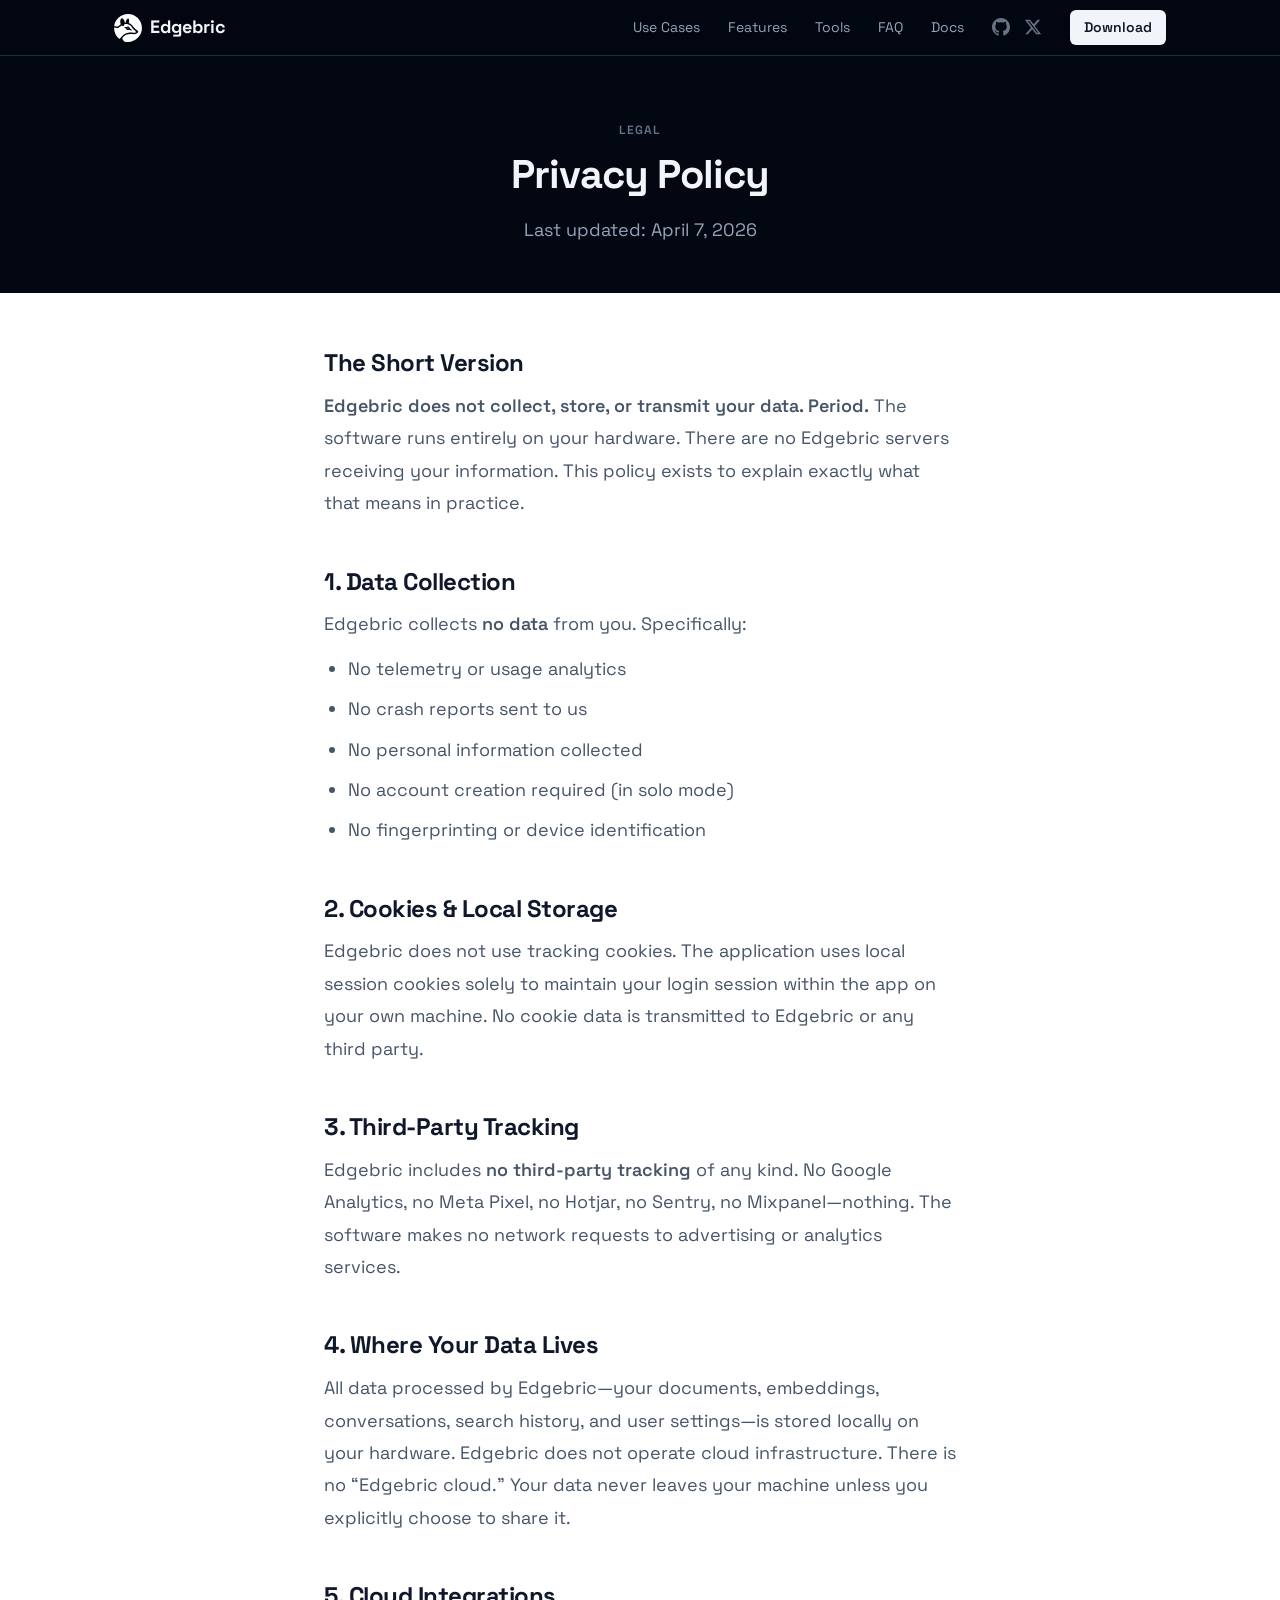
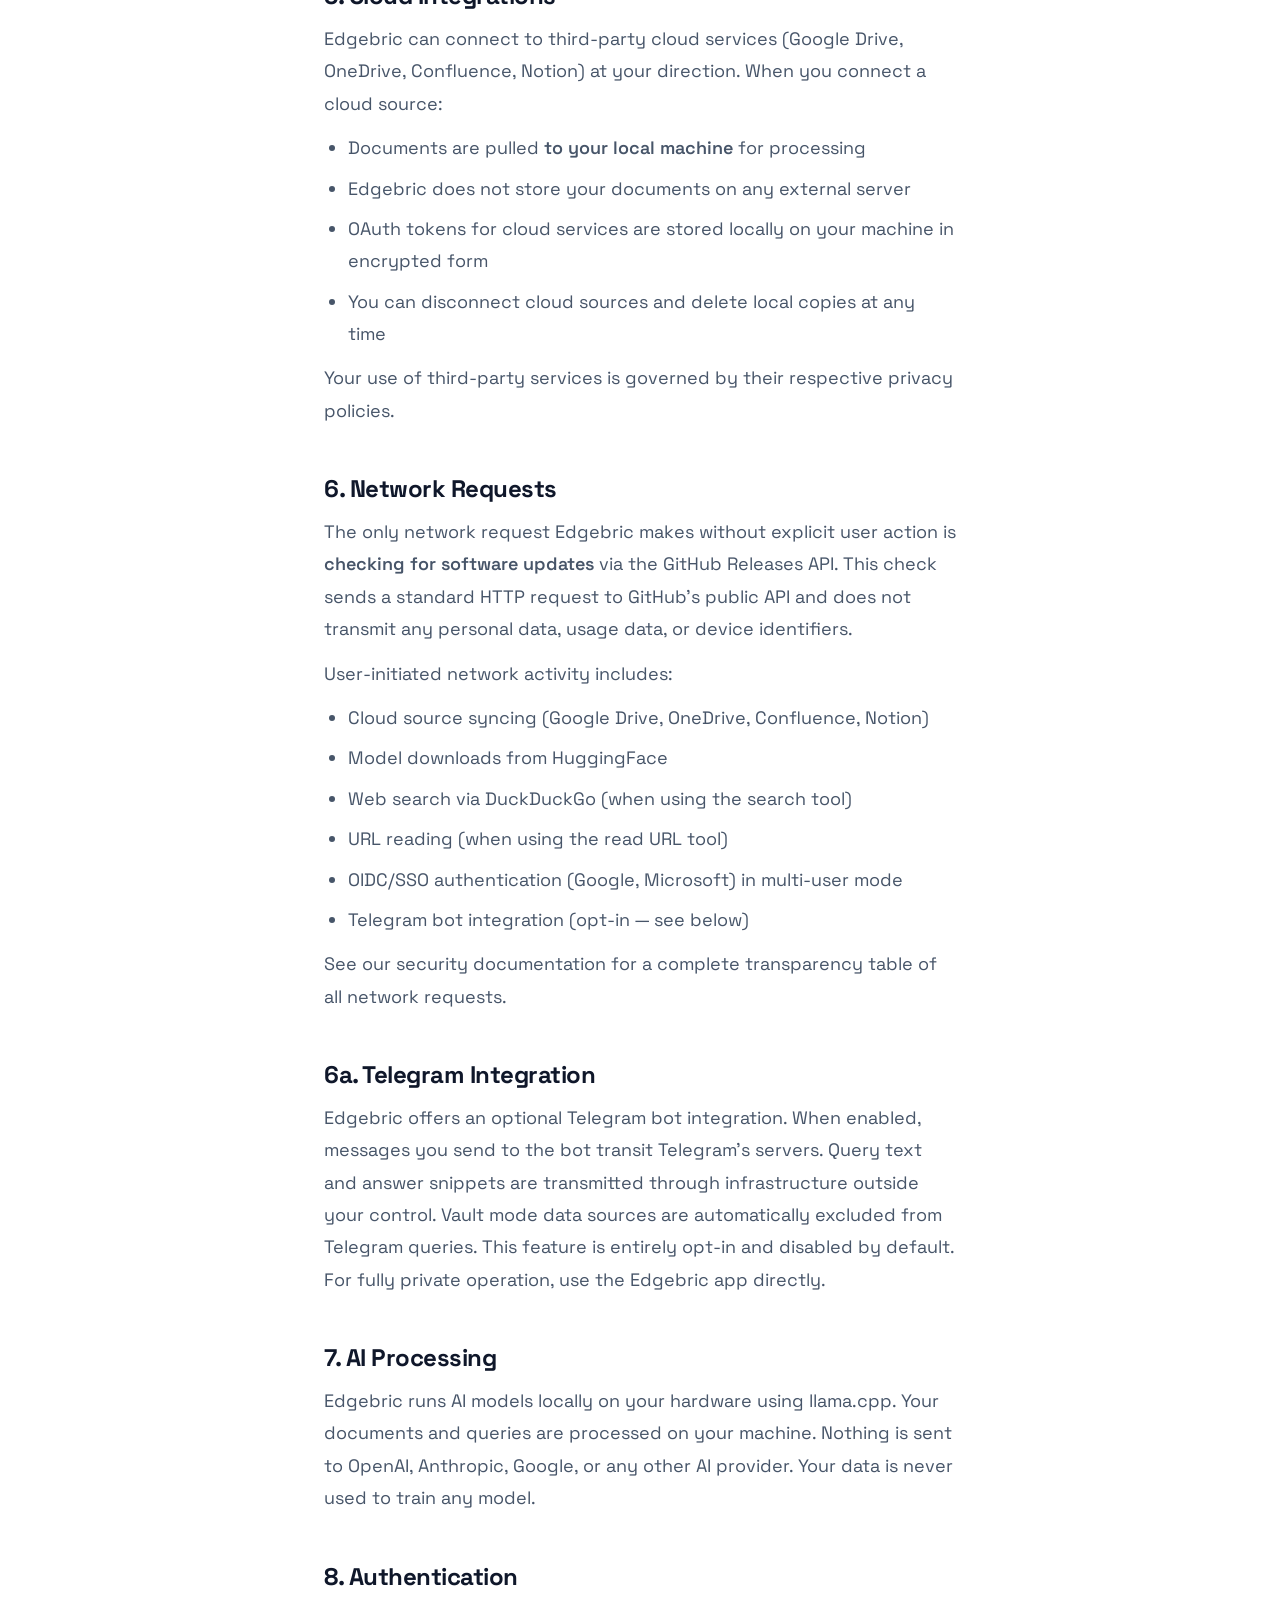
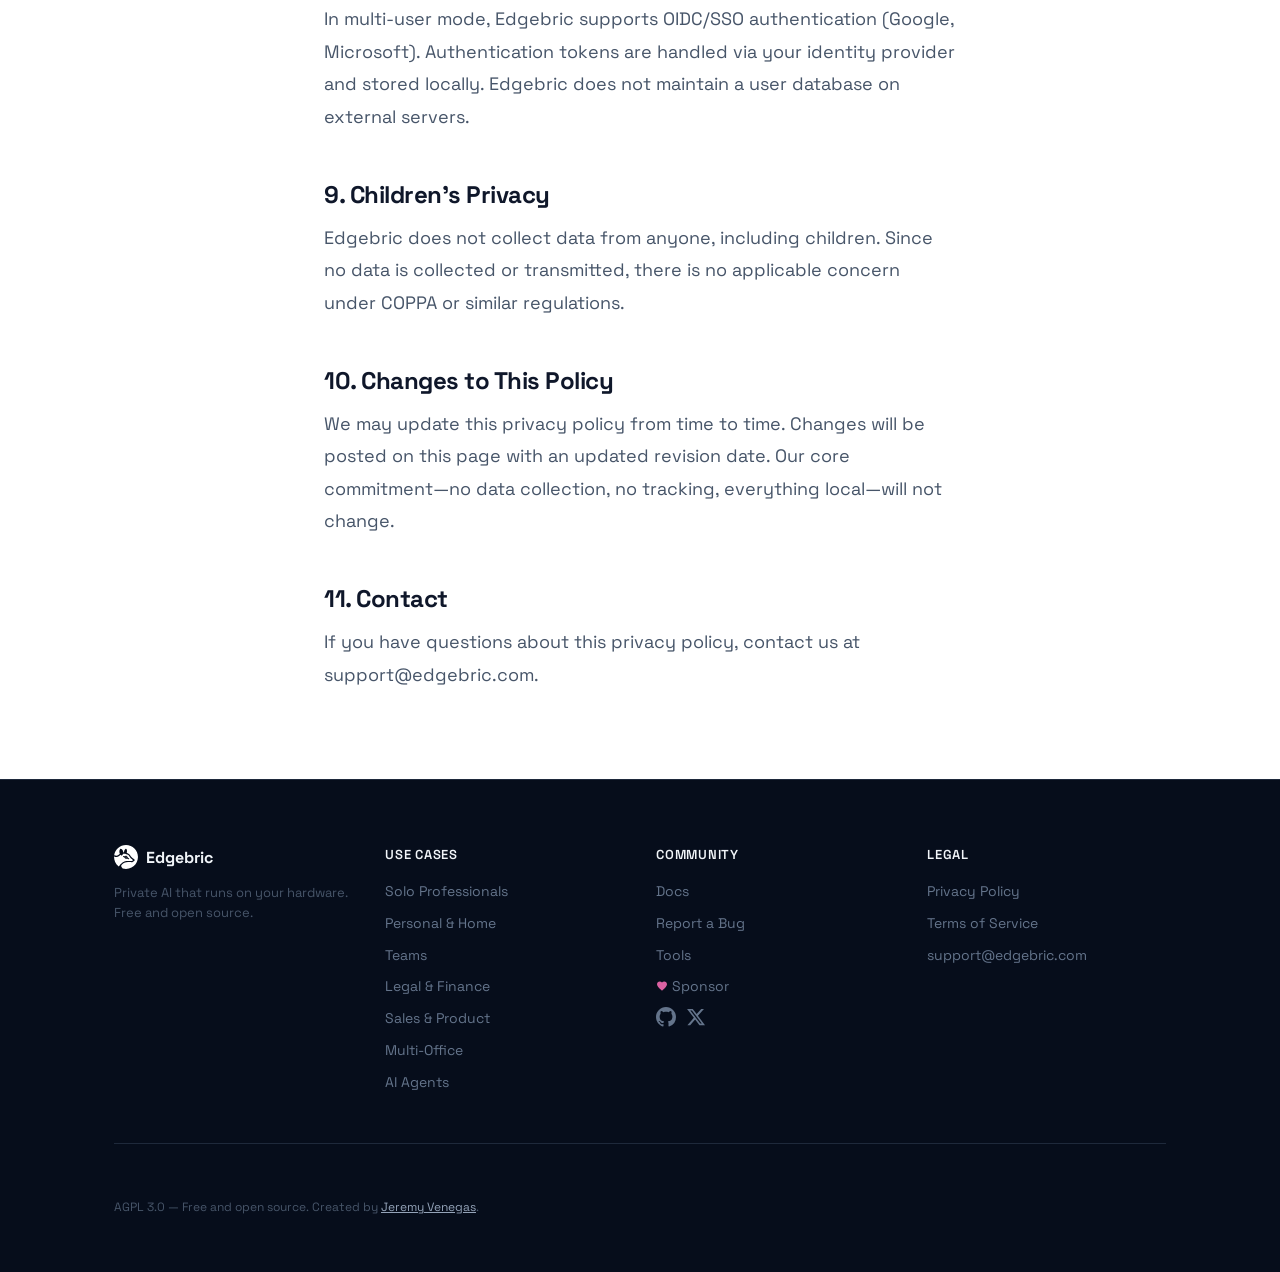
==== commit 170d4dad: "fix: correct cloud providers, add complete network request list and Telegram privacy disclosure" ====
--- a/privacy.html
+++ b/privacy.html
@@ -63,7 +63,7 @@
     <p class="big">All data processed by Edgebric&mdash;your documents, embeddings, conversations, search history, and user settings&mdash;is stored locally on your hardware. Edgebric does not operate cloud infrastructure. There is no &ldquo;Edgebric cloud.&rdquo; Your data never leaves your machine unless you explicitly choose to share it.</p>
 
     <h2 style="font-size:24px;margin-top:48px;margin-bottom:12px">5. Cloud Integrations</h2>
-    <p class="big">Edgebric can connect to third-party cloud services (Google Drive, OneDrive, Dropbox, etc.) at your direction. When you connect a cloud source:</p>
+    <p class="big">Edgebric can connect to third-party cloud services (Google Drive, OneDrive, Confluence, Notion) at your direction. When you connect a cloud source:</p>
     <ul style="margin-top:12px;padding-left:24px;list-style:disc">
       <li class="big" style="margin-bottom:8px">Documents are pulled <strong>to your local machine</strong> for processing</li>
       <li class="big" style="margin-bottom:8px">Edgebric does not store your documents on any external server</li>
@@ -74,7 +74,19 @@
 
     <h2 style="font-size:24px;margin-top:48px;margin-bottom:12px">6. Network Requests</h2>
     <p class="big">The only network request Edgebric makes without explicit user action is <strong>checking for software updates</strong> via the GitHub Releases API. This check sends a standard HTTP request to GitHub&rsquo;s public API and does not transmit any personal data, usage data, or device identifiers.</p>
-    <p class="big" style="margin-top:12px">All other network activity (cloud source syncing, web search via tools, etc.) happens only when you explicitly initiate it.</p>
+    <p class="big" style="margin-top:12px">User-initiated network activity includes:</p>
+    <ul style="margin-top:12px;padding-left:24px;list-style:disc">
+      <li class="big" style="margin-bottom:8px">Cloud source syncing (Google Drive, OneDrive, Confluence, Notion)</li>
+      <li class="big" style="margin-bottom:8px">Model downloads from HuggingFace</li>
+      <li class="big" style="margin-bottom:8px">Web search via DuckDuckGo (when using the search tool)</li>
+      <li class="big" style="margin-bottom:8px">URL reading (when using the read URL tool)</li>
+      <li class="big" style="margin-bottom:8px">OIDC/SSO authentication (Google, Microsoft) in multi-user mode</li>
+      <li class="big" style="margin-bottom:8px">Telegram bot integration (opt-in &mdash; see below)</li>
+    </ul>
+    <p class="big" style="margin-top:12px">See our <a href="https://docs.edgebric.com/admin/security.html" target="_blank">security documentation</a> for a complete transparency table of all network requests.</p>
+
+    <h2 style="font-size:24px;margin-top:48px;margin-bottom:12px">6a. Telegram Integration</h2>
+    <p class="big">Edgebric offers an optional Telegram bot integration. When enabled, messages you send to the bot transit Telegram&rsquo;s servers. Query text and answer snippets are transmitted through infrastructure outside your control. Vault mode data sources are automatically excluded from Telegram queries. This feature is entirely opt-in and disabled by default. For fully private operation, use the Edgebric app directly.</p>
 
     <h2 style="font-size:24px;margin-top:48px;margin-bottom:12px">7. AI Processing</h2>
     <p class="big">Edgebric runs AI models locally on your hardware using llama.cpp. Your documents and queries are processed on your machine. Nothing is sent to OpenAI, Anthropic, Google, or any other AI provider. Your data is never used to train any model.</p>
